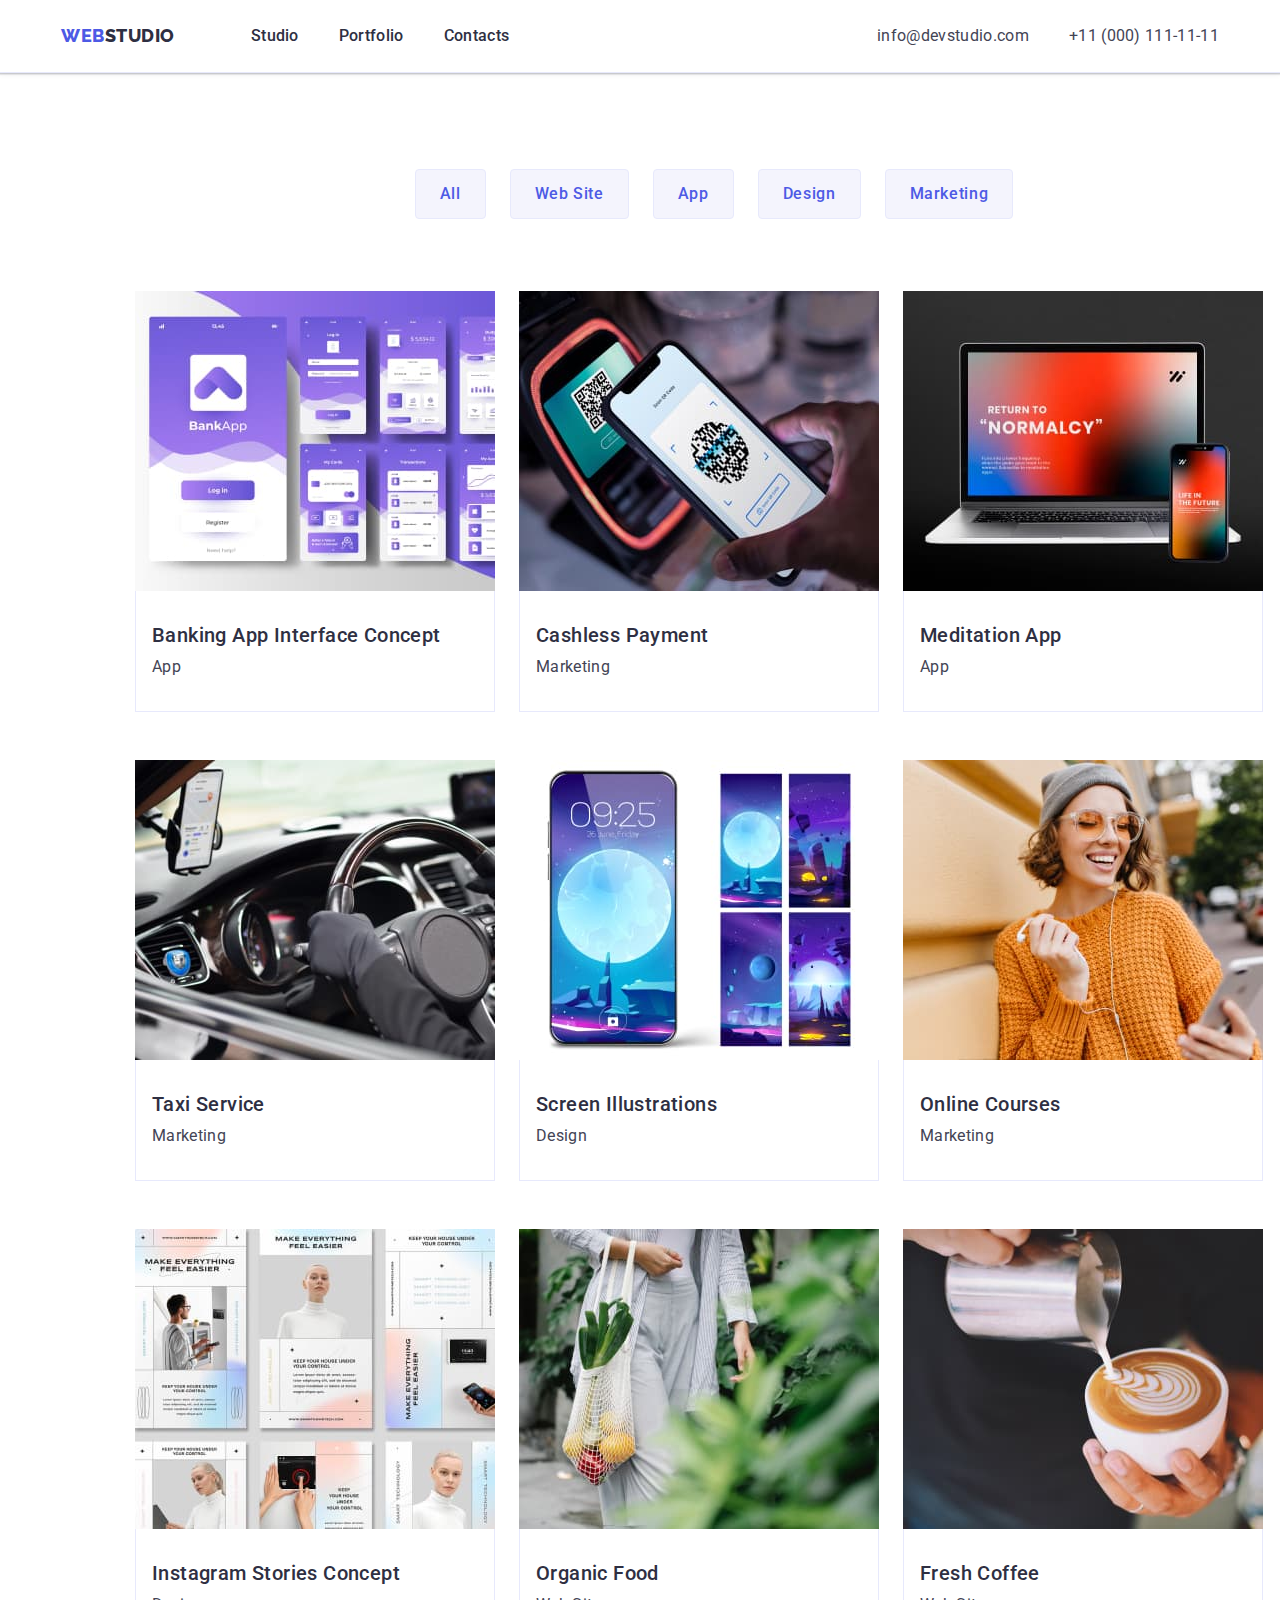
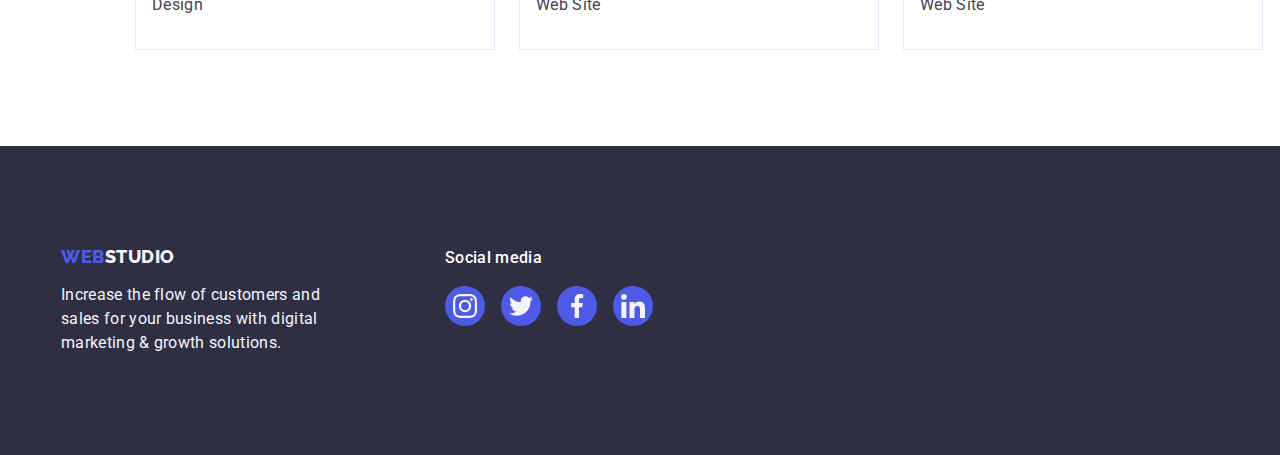
==== portfolio.html @ a68a4059 "Initial commit" ====
<!DOCTYPE html>
<html lang="en">
  <head>
    <meta charset="UTF-8" />
    <meta http-equiv="X-UA-Compatible" content="IE=edge" />
    <meta name="viewport" content="width=device-width, initial-scale=1.0" />
    <title>Portfolio</title>
    <link rel="preconnect" href="https://fonts.googleapis.com" />
    <link rel="preconnect" href="https://fonts.gstatic.com" crossorigin />
    <link
      href="https://fonts.googleapis.com/css2?family=Raleway:wght@800&family=Roboto:wght@400;500;700;900&display=swap"
      rel="stylesheet"
    />
    <link
      rel="stylesheet"
      href="https://cdnjs.cloudflare.com/ajax/libs/modern-normalize/1.1.0/modern-normalize.min.css"
      integrity="sha512-wpPYUAdjBVSE4KJnH1VR1HeZfpl1ub8YT/NKx4PuQ5NmX2tKuGu6U/JRp5y+Y8XG2tV+wKQpNHVUX03MfMFn9Q=="
      crossorigin="anonymous"
      referrerpolicy="no-referrer"
    />
    <link rel="stylesheet" href="./css/styles.css" />
  </head>
  <body>
    <!-- Header -->

    <header class="header">
      <!-- Navigation -->

      <div class="container header-container">
        <nav class="navigation">
          <a class="logo-header logo link" href="./index.html"
            >Web<span class="logo-part-two">Studio</span></a
          >
          <ul class="menu list">
            <li class="menu-item">
              <a class="menu-link link" href="./index.html">Studio</a>
            </li>
            <li class="menu-item">
              <a class="menu-link link" href="./portfolio.html">Portfolio</a>
            </li>
            <li class="menu-item">
              <a class="menu-link link" href="">Contacts</a>
            </li>
          </ul>
        </nav>

        <!-- Contacts -->

        <address class="address">
          <ul class="list contacts">
            <li class="contacts-item">
              <a class="contacts-link link" href="mailto:info@devstudio.com"
                >info@devstudio.com</a
              >
            </li>
            <li class="contacts-item">
              <a class="contacts-link link" href="tel:+110001111111"
                >+11 (000) 111-11-11</a
              >
            </li>
          </ul>
        </address>
      </div>
    </header>

    <!-- Main content -->

    <main>
      <!-- Buttons -->

      <section class="portfolio-section">
        <div class="container">
          <h1 class="visually-hidden">Portfolio</h1>
          <ul class="list filter-list">
            <li class="filter-item">
              <button class="button-filter" type="button">All</button>
            </li>
            <li class="filter-item">
              <button class="button-filter" type="button">Web Site</button>
            </li>
            <li class="filter-item">
              <button class="button-filter" type="button">App</button>
            </li>
            <li class="filter-item">
              <button class="button-filter" type="button">Design</button>
            </li>
            <li class="filter-item">
              <button class="button-filter" type="button">Marketing</button>
            </li>
          </ul>

          <!-- Portfolio list -->

          <ul class="list portfolio-list">
            <li class="potfolio-item example">
              <a class="portfolio-link link" href=""
                ><img
                  src="./images/portfolio/1.jpg"
                  alt="bank app"
                  width="360"
                />
                <div class="portfolio-card-description">
                  <h2 class="portfolo-title">Banking App Interface Concept</h2>
                  <p class="portfolio-text">App</p>
                </div>
              </a>
            </li>
            <li class="potfolio-item example">
              <a class="portfolio-link link" href=""
                ><img
                  src="./images/portfolio/2.jpg"
                  alt="payment by phone"
                  width="360"
                />
                <div class="portfolio-card-description">
                  <h2 class="portfolo-title">Cashless Payment</h2>
                  <p class="portfolio-text">Marketing</p>
                </div>
              </a>
            </li>
            <li class="potfolio-item example">
              <a class="portfolio-link link" href=""
                ><img
                  src="./images/portfolio/3.jpg"
                  alt="laptop and smartphone"
                  width="360"
                />
                <div class="portfolio-card-description">
                  <h2 class="portfolo-title">Meditation App</h2>
                  <p class="portfolio-text">App</p>
                </div>
              </a>
            </li>
            <li class="potfolio-item example">
              <a class="portfolio-link link" href=""
                ><img
                  src="./images/portfolio/4jpg.jpg"
                  alt="car and phone"
                  width="360"
                />
                <div class="portfolio-card-description">
                  <h2 class="portfolo-title">Taxi Service</h2>
                  <p class="portfolio-text">Marketing</p>
                </div>
              </a>
            </li>
            <li class="potfolio-item example">
              <a class="portfolio-link link" href=""
                ><img
                  src="./images/portfolio/5.jpg"
                  alt="illustration of moon on
              phone screen"
                  width="360"
                />
                <div class="portfolio-card-description">
                  <h2 class="portfolo-title">Screen Illustrations</h2>
                  <p class="portfolio-text">Design</p>
                </div>
              </a>
            </li>
            <li class="potfolio-item example">
              <a class="portfolio-link link" href=""
                ><img
                  src="./images/portfolio/6.jpg"
                  alt="woman with phone"
                  width="360"
                />
                <div class="portfolio-card-description">
                  <h2 class="portfolo-title">Online Courses</h2>
                  <p class="portfolio-text">Marketing</p>
                </div>
              </a>
            </li>
            <li class="potfolio-item example">
              <a class="portfolio-link link" href=""
                ><img
                  src="./images/portfolio/7.jpg"
                  alt="types of instagram
              concept"
                  width="360"
                />
                <div class="portfolio-card-description">
                  <h2 class="portfolo-title">Instagram Stories Concept</h2>
                  <p class="portfolio-text">Design</p>
                </div>
              </a>
            </li>
            <li class="potfolio-item example">
              <a class="portfolio-link link" href=""
                ><img
                  src="./images/portfolio/8.jpg"
                  alt="woman with food"
                  width="360"
                />
                <div class="portfolio-card-description">
                  <h2 class="portfolo-title">Organic Food</h2>
                  <p class="portfolio-text">Web Site</p>
                </div>
              </a>
            </li>
            <li class="potfolio-item example">
              <a class="portfolio-link link" href=""
                ><img
                  src="./images/portfolio/9.jpg"
                  alt="cappucchino"
                  width="360"
                />
                <div class="portfolio-card-description">
                  <h2 class="portfolo-title">Fresh Coffee</h2>
                  <p class="portfolio-text">Web Site</p>
                </div>
              </a>
            </li>
          </ul>
        </div>
      </section>
    </main>

    <!-- Footer -->

    <footer class="footer">
      <div class="container footer-container">
        <div class="footer-part-one">
          <a class="logo-footer logo link" href="./index.html"
            >Web<span class="footer-logo-part-two">Studio</span></a
          >
          <p class="footer-text">
            Increase the flow of customers and sales for your business with
            digital marketing & growth solutions.
          </p>
        </div>
        <div class="footer-part-two">
          <p class="text-footer-part-two">Social media</p>
          <ul class="footer-social-list list">
            <li class="social-list-item">
              <a href="" class="social-list-link footer-link-hover">
                <svg class="social-list-icon" width="24" height="24">
                  <use href="./images/icon.svg#icon-instagram"></use>
                </svg>
              </a>
            </li>
            <li class="social-list-item">
              <a href="" class="social-list-link footer-link-hover">
                <svg class="social-list-icon" width="24" height="24">
                  <use href="./images/icon.svg#icon-twitter"></use>
                </svg>
              </a>
            </li>
            <li class="social-list-item">
              <a href="" class="social-list-link footer-link-hover">
                <svg class="social-list-icon" width="24" height="24">
                  <use href="./images/icon.svg#icon-facebook"></use>
                </svg>
              </a>
            </li>
            <li class="social-list-item">
              <a href="" class="social-list-link footer-link-hover">
                <svg class="social-list-icon" width="24" height="24">
                  <use href="./images/icon.svg#icon-linkedin"></use>
                </svg>
              </a>
            </li>
          </ul>
        </div>
      </div>
    </footer>
  </body>
</html>
---- css/styles.css ----
*::before,
*::after {
  box-sizing: inherit;
}

h1,
h2,
h3,
h4,
p {
  margin-top: 0;
  margin-bottom: 0;
}

ul,
ol {
  margin-top: 0;
  margin-bottom: 0;
  padding-left: 0;
}

img {
  display: block;
}
/* dafault class */
.link {
  text-decoration: none;
}
.list {
  list-style: none;
}

/* Variable colors */

:root {
  --body-background-color: #ffffff;
  --header-background-color: #ffffff;
  --footer-background-color: #2e2f42;
  --section-background-color: #f4f4fd;
  --img-background-color: #ffffff;

  --logo-color-first-part: #4d5ae5;
  --logo-color-second-part: #2e2f42;
  --footer-logo-color-second-part: #f4f4fd;

  --title-text-color: #2e2f42;
  --text-color: #434455;
  --footer-text-color: #f4f4fd;
  --footer-text-part-two-color: #ffffff;
  --hero-title-color: #ffffff;

  --hover-focus-link-color: #404bbf;

  --hero-button-text-color: #ffffff;
  --hero-button-background-color: #4d5ae5;

  --button-filter-text-color: #4d5ae5;
  --button-filter-background-color: #f4f4fd;
  --button-filter-background-hover-focus-color: #404bbf;
  --button-filter-text-hover-focus-color: #ffffff;
  --border-button-filter: #e7e9fc;

  --social-link-background-color: #4d5ae5;
  --customers-link-icon-color: #afb1b8;
  --icon-fill-color: #f4f4fd;
}

/* Body */

body {
  font-family: Roboto, sans-serif;
  color: var(--text-color);
  background-color: var(--body-background-color);
  margin: 0;
}

/* Container */

.container {
  width: 1158px;
  margin-left: auto;
  margin-right: auto;
  padding-left: 15px;
  padding-right: 15px;
}

.visually-hidden {
  position: absolute;
  width: 1px;
  height: 1px;
  margin: -1px;
  border: 0;
  padding: 0;

  white-space: nowrap;
  clip-path: inset(100%);
  clip: rect(0 0 0 0);
  overflow: hidden;
}

/* Header */

.header {
  background: var(--header-background-color);
  padding-top: 24px;
  padding-bottom: 24px;
  border-bottom: 1px solid #e7e9fc;
  box-shadow: 0px 2px 1px rgba(46, 47, 66, 0.08),
    0px 1px 1px rgba(46, 47, 66, 0.16), 0px 1px 6px rgba(46, 47, 66, 0.08);
}

.header-container {
  display: flex;
  align-items: center;
}

/* Navigation */

.navigation {
  display: flex;
  align-items: center;
  margin-right: auto;
}
/* Logo */

.logo-header {
  margin-right: 76px;
}

.logo {
  font-family: Raleway, sans-serif;
  font-weight: 800;
  font-size: 18px;
  line-height: 1.17;
  letter-spacing: 0.03em;
  color: var(--logo-color-first-part);
  text-transform: uppercase;
}

.logo-part-two {
  color: var(--logo-color-second-part);
}

.menu {
  display: flex;
  align-items: center;
  gap: 40px;
}

.menu-link {
  padding: 24px 0;
  font-weight: 500;
  font-size: 16px;
  line-height: 1.5;
  letter-spacing: 0.02em;
  color: var(--title-text-color);
}

.menu-link:hover,
.menu-link:focus {
  color: var(--hover-focus-link-color);
}

/* Contacts */

.address {
  font-style: normal;
}

.contacts {
  display: flex;
  align-items: center;
  gap: 40px;
}

.contacts-link {
  font-size: 16px;
  line-height: 1.5;
  letter-spacing: 0.02em;
  color: inherit;
}

.contacts-link:hover,
.contacts-link:focus {
  color: var(--hover-focus-link-color);
}

/* Hero */

.hero {
  background-color: #2e2f42;
  padding-top: 188px;
  padding-bottom: 188px;
  margin-left: auto;
  margin-right: auto;

  max-width: 1440px;
  background-image: linear-gradient(
      rgba(46, 47, 66, 0.7),
      rgba(46, 47, 66, 0.7)
    ),
    url(../images/hero.jpg);
  background-size: cover;
  background-position: center;
  background-repeat: no-repeat;
}

.hero-content {
  text-align: center;
}
.hero-title {
  max-width: 496px;
  margin: 0 auto 48px;

  font-weight: 700;
  font-size: 56px;
  line-height: 1.07;
  letter-spacing: 0.02em;
  color: var(--hero-title-color);
}

.order-service-link {
  display: block;
  margin: 0 auto;
  min-width: 169px;
  height: 56px;
  border: none;
  padding: 16px 32px;
  font-family: Roboto, sans-serif;
  font-weight: 500;
  font-size: 16px;
  line-height: 1.5;
  letter-spacing: 0.04em;
  color: var(--hero-button-text-color);
  background-color: var(--hero-button-background-color);
  cursor: pointer;
  box-shadow: 0px 4px 4px rgba(0, 0, 0, 0.15);
  border-radius: 4px;
}

/* Main content */

.section {
  padding-top: 120px;
  padding-bottom: 120px;
}

.title-of-section {
  margin-bottom: 72px;

  font-weight: 700;
  font-size: 36px;
  line-height: 1.1;
  text-align: center;
  letter-spacing: 0.02em;
  text-transform: capitalize;
  color: var(--title-text-color);
}

/* Feature */

.feature-list {
  display: flex;
  flex-wrap: wrap;
  gap: 24px;
}

.feature-item {
  flex-basis: calc((100% - 72px) / 4);
}

.feature-icon-container {
  display: flex;
  align-items: center;
  justify-content: center;
  height: 112px;
  /* padding: 24px 100px; */
  background: #f4f4fd;
  border-radius: 4px;
  margin-bottom: 8px;
}

.title-feature,
.card-content-name,
.portfolo-title {
  margin-bottom: 8px;

  font-weight: 500;
  font-size: 20px;
  line-height: 1.2;
  letter-spacing: 0.02em;
  color: var(--title-text-color);
}

.feature-text,
.card-content-position,
.portfolio-text {
  font-size: 16px;
  line-height: 1.5;
  letter-spacing: 0.02em;
  color: var(--text-color);
}

/* Types of work */

.work-list {
  display: flex;
  flex-wrap: wrap;
  gap: 24px;
}

.work-item {
  flex-basis: calc((100% - 48px) / 3);
}
/* Team */

.section-team {
  background-color: var(--section-background-color);
}

.team-list {
  display: flex;
  flex-wrap: wrap;
  gap: 24px;
}

.team-item {
  flex-basis: calc((100% - 72px) / 4);
  box-shadow: 0px 1px 6px rgba(46, 47, 66, 0.08),
    0px 1px 1px rgba(46, 47, 66, 0.16), 0px 2px 1px rgba(46, 47, 66, 0.08);
  border-radius: 0px 0px 4px 4px;
}

.example {
  background-color: var(--img-background-color);
}

.card-description {
  padding: 32px 0;
  /* padding: 32px 16px; */
  text-align: center;
}

.card-content-position {
  margin-bottom: 8px;
}

/* Social list (+customers)  */

.social-list,
.customers-list {
  display: flex;
  justify-content: center;
  gap: 24px;
}

.social-list-link {
  display: flex;
  justify-content: center;
  align-items: center;
  width: 40px;
  height: 40px;
  border-radius: 50%;
  background-color: var(--social-link-background-color);
}

.social-list-link:hover,
.social-list-link:focus {
  background-color: #404bbf;
}

.social-list-icon {
  fill: var(--icon-fill-color);
}
/* Customers */

.customers-list-link {
  display: flex;
  justify-content: center;
  align-items: center;
  width: 168px;
  height: 88px;
  border: 1px solid #8e8f99;
  border-radius: 4px;
  color: var(--customers-link-icon-color);
}

.customers-list-link:hover,
.customers-list-link:focus {
  border-color: #404bbf;
  color: #404bbf;
}

.customers-list-icon {
  fill: currentColor;
}

/* Footer */

.footer {
  background: var(--footer-background-color);
  padding-top: 100px;
  padding-bottom: 100px;
}

.footer-container {
  display: flex;
  align-items: baseline;
  gap: 120px;
}

/* .footer-part-one {
  margin-right: 120px;
} */

.logo-footer {
  display: inline-block;
  margin-bottom: 16px;
}

.footer-logo-part-two {
  color: var(--footer-logo-color-second-part);
}

.footer-text {
  width: 264px;

  font-size: 16px;
  line-height: 1.5;
  letter-spacing: 0.02em;
  color: var(--footer-text-color);
}

/* text-footer-part-two */

.text-footer-part-two {
  margin-bottom: 16px;

  font-weight: 500;
  font-size: 16px;
  line-height: 1.5;
  letter-spacing: 0.02em;
  color: var(--footer-text-part-two-color);
}

.footer-social-list {
  display: flex;
  justify-content: center;
  gap: 16px;
}

.footer-link-hover:hover,
.footer-link-hover:focus {
  background-color: #31d0aa;
}

/* Portfolio */

.portfolio-section {
  padding: 96px 120px;
}
.filter-list {
  display: flex;
  flex-wrap: wrap;
  gap: 24px;
  margin-bottom: 72px;
  justify-content: center;
}

.button-filter {
  padding: 12px 24px;
  border: 1px solid var(--border-button-filter);
  border-radius: 4px;

  font-family: Roboto, sans-serif;
  font-weight: 500;
  font-size: 16px;
  line-height: 1.5;
  letter-spacing: 0.04em;
  color: var(--button-filter-text-color);
  background-color: var(--button-filter-background-color);
  cursor: pointer;
}

.button-filter:hover,
.button-filter:focus {
  color: var(--button-filter-text-hover-focus-color);
  background-color: var(--button-filter-background-hover-focus-color);
  border: 1px solid transparent;
  box-shadow: 0px 3px 1px rgba(0, 0, 0, 0.1), 0px 2px 1px rgba(0, 0, 0, 0.08),
    0px 2px 2px rgba(0, 0, 0, 0.12);
}

.portfolio-list {
  display: flex;
  flex-wrap: wrap;
  row-gap: 48px;
  column-gap: 24px;
}

.portfolio-item {
  flex-basis: calc((100% - 48px) / 3);
}

.portfolio-link {
  display: block;
}

.portfolio-link:hover,
.portfolio-link:focus {
  box-shadow: 0px 1px 6px rgba(46, 47, 66, 0.08),
    0px 1px 1px rgba(46, 47, 66, 0.16), 0px 2px 1px rgba(46, 47, 66, 0.08);
}
.portfolio-card-description {
  padding: 32px 16px;
  align-items: flex-start;
  border: 1px solid #e7e9fc;
  border-top: none;
}
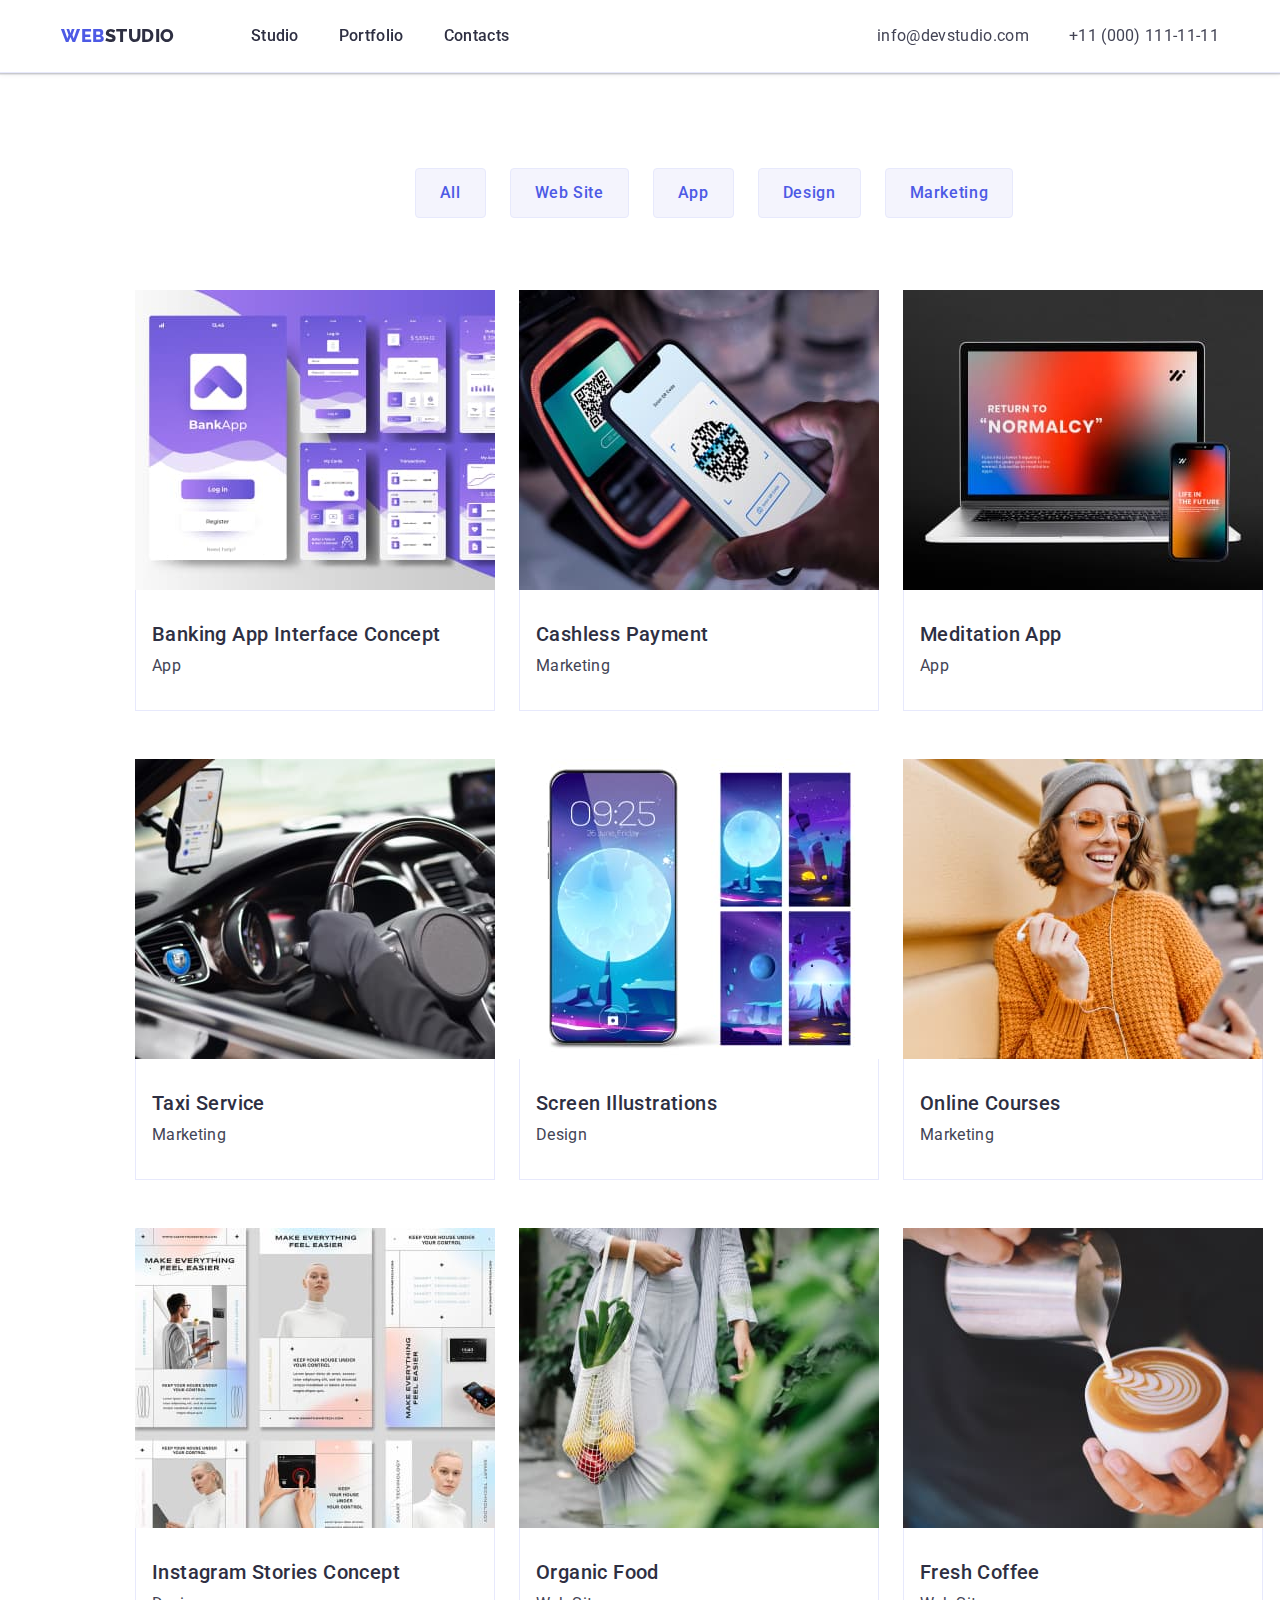
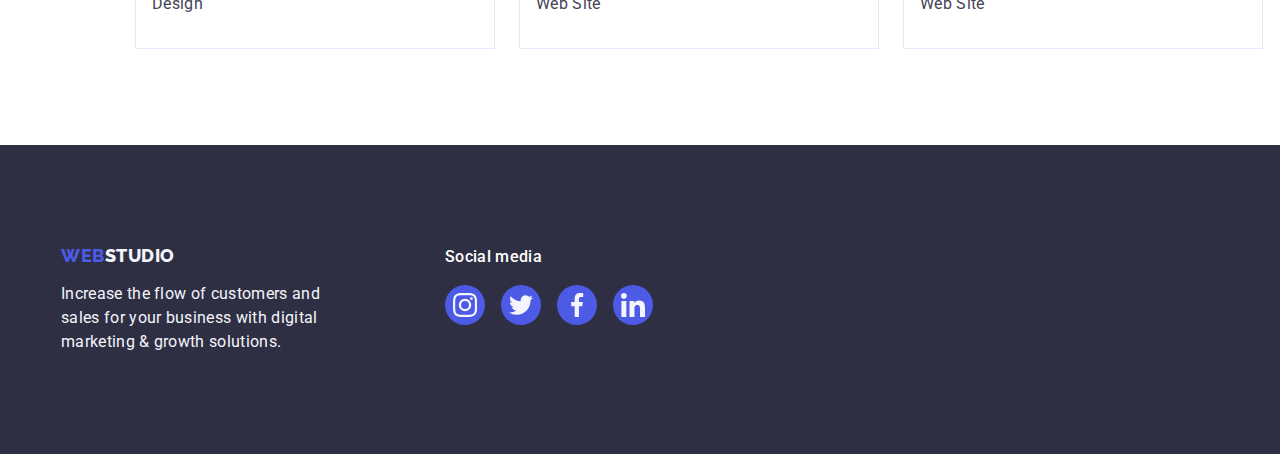
==== commit 2483ac25: "hm5" ====
--- a/portfolio.html
+++ b/portfolio.html
@@ -93,12 +93,20 @@
 
           <ul class="list portfolio-list">
             <li class="potfolio-item example">
-              <a class="portfolio-link link" href=""
-                ><img
-                  src="./images/portfolio/1.jpg"
-                  alt="bank app"
-                  width="360"
-                />
+              <a class="portfolio-link link" href="">
+                <div class="portfolio-img-wrapper">
+                  <img
+                    src="./images/portfolio/1.jpg"
+                    alt="bank app"
+                    width="360"
+                  />
+                  <p class="overlay">
+                    14 Stylish and User-Friendly App Design Concepts · Task
+                    Manager App · Calorie Tracker App · Exotic Fruit Ecommerce
+                    App · Cloud Storage App
+                  </p>
+                </div>
+
                 <div class="portfolio-card-description">
                   <h2 class="portfolo-title">Banking App Interface Concept</h2>
                   <p class="portfolio-text">App</p>
@@ -106,12 +114,20 @@
               </a>
             </li>
             <li class="potfolio-item example">
-              <a class="portfolio-link link" href=""
-                ><img
-                  src="./images/portfolio/2.jpg"
-                  alt="payment by phone"
-                  width="360"
-                />
+              <a class="portfolio-link link" href="">
+                <div class="portfolio-img-wrapper">
+                  <img
+                    src="./images/portfolio/2.jpg"
+                    alt="payment by phone"
+                    width="360"
+                  />
+                  <p class="overlay">
+                    14 Stylish and User-Friendly App Design Concepts · Task
+                    Manager App · Calorie Tracker App · Exotic Fruit Ecommerce
+                    App · Cloud Storage App
+                  </p>
+                </div>
+
                 <div class="portfolio-card-description">
                   <h2 class="portfolo-title">Cashless Payment</h2>
                   <p class="portfolio-text">Marketing</p>
@@ -119,12 +135,19 @@
               </a>
             </li>
             <li class="potfolio-item example">
-              <a class="portfolio-link link" href=""
-                ><img
-                  src="./images/portfolio/3.jpg"
-                  alt="laptop and smartphone"
-                  width="360"
-                />
+              <a class="portfolio-link link" href="">
+                <div class="portfolio-img-wrapper">
+                  <img
+                    src="./images/portfolio/3.jpg"
+                    alt="laptop and smartphone"
+                    width="360"
+                  />
+                  <p class="overlay">
+                    14 Stylish and User-Friendly App Design Concepts · Task
+                    Manager App · Calorie Tracker App · Exotic Fruit Ecommerce
+                    App · Cloud Storage App
+                  </p>
+                </div>
                 <div class="portfolio-card-description">
                   <h2 class="portfolo-title">Meditation App</h2>
                   <p class="portfolio-text">App</p>
@@ -132,12 +155,19 @@
               </a>
             </li>
             <li class="potfolio-item example">
-              <a class="portfolio-link link" href=""
-                ><img
-                  src="./images/portfolio/4jpg.jpg"
-                  alt="car and phone"
-                  width="360"
-                />
+              <a class="portfolio-link link" href="">
+                <div class="portfolio-img-wrapper">
+                  <img
+                    src="./images/portfolio/4jpg.jpg"
+                    alt="car and phone"
+                    width="360"
+                  />
+                  <p class="overlay">
+                    14 Stylish and User-Friendly App Design Concepts · Task
+                    Manager App · Calorie Tracker App · Exotic Fruit Ecommerce
+                    App · Cloud Storage App
+                  </p>
+                </div>
                 <div class="portfolio-card-description">
                   <h2 class="portfolo-title">Taxi Service</h2>
                   <p class="portfolio-text">Marketing</p>
@@ -145,13 +175,20 @@
               </a>
             </li>
             <li class="potfolio-item example">
-              <a class="portfolio-link link" href=""
-                ><img
-                  src="./images/portfolio/5.jpg"
-                  alt="illustration of moon on
+              <a class="portfolio-link link" href="">
+                <div class="portfolio-img-wrapper">
+                  <img
+                    src="./images/portfolio/5.jpg"
+                    alt="illustration of moon on
               phone screen"
-                  width="360"
-                />
+                    width="360"
+                  />
+                  <p class="overlay">
+                    14 Stylish and User-Friendly App Design Concepts · Task
+                    Manager App · Calorie Tracker App · Exotic Fruit Ecommerce
+                    App · Cloud Storage App
+                  </p>
+                </div>
                 <div class="portfolio-card-description">
                   <h2 class="portfolo-title">Screen Illustrations</h2>
                   <p class="portfolio-text">Design</p>
@@ -159,12 +196,19 @@
               </a>
             </li>
             <li class="potfolio-item example">
-              <a class="portfolio-link link" href=""
-                ><img
-                  src="./images/portfolio/6.jpg"
-                  alt="woman with phone"
-                  width="360"
-                />
+              <a class="portfolio-link link" href="">
+                <div class="portfolio-img-wrapper">
+                  <img
+                    src="./images/portfolio/6.jpg"
+                    alt="woman with phone"
+                    width="360"
+                  />
+                  <p class="overlay">
+                    14 Stylish and User-Friendly App Design Concepts · Task
+                    Manager App · Calorie Tracker App · Exotic Fruit Ecommerce
+                    App · Cloud Storage App
+                  </p>
+                </div>
                 <div class="portfolio-card-description">
                   <h2 class="portfolo-title">Online Courses</h2>
                   <p class="portfolio-text">Marketing</p>
@@ -172,13 +216,20 @@
               </a>
             </li>
             <li class="potfolio-item example">
-              <a class="portfolio-link link" href=""
-                ><img
-                  src="./images/portfolio/7.jpg"
-                  alt="types of instagram
+              <a class="portfolio-link link" href="">
+                <div class="portfolio-img-wrapper">
+                  <img
+                    src="./images/portfolio/7.jpg"
+                    alt="types of instagram
               concept"
-                  width="360"
-                />
+                    width="360"
+                  />
+                  <p class="overlay">
+                    14 Stylish and User-Friendly App Design Concepts · Task
+                    Manager App · Calorie Tracker App · Exotic Fruit Ecommerce
+                    App · Cloud Storage App
+                  </p>
+                </div>
                 <div class="portfolio-card-description">
                   <h2 class="portfolo-title">Instagram Stories Concept</h2>
                   <p class="portfolio-text">Design</p>
@@ -186,12 +237,19 @@
               </a>
             </li>
             <li class="potfolio-item example">
-              <a class="portfolio-link link" href=""
-                ><img
-                  src="./images/portfolio/8.jpg"
-                  alt="woman with food"
-                  width="360"
-                />
+              <a class="portfolio-link link" href="">
+                <div class="portfolio-img-wrapper">
+                  <img
+                    src="./images/portfolio/8.jpg"
+                    alt="woman with food"
+                    width="360"
+                  />
+                  <p class="overlay">
+                    14 Stylish and User-Friendly App Design Concepts · Task
+                    Manager App · Calorie Tracker App · Exotic Fruit Ecommerce
+                    App · Cloud Storage App
+                  </p>
+                </div>
                 <div class="portfolio-card-description">
                   <h2 class="portfolo-title">Organic Food</h2>
                   <p class="portfolio-text">Web Site</p>
@@ -199,12 +257,19 @@
               </a>
             </li>
             <li class="potfolio-item example">
-              <a class="portfolio-link link" href=""
-                ><img
-                  src="./images/portfolio/9.jpg"
-                  alt="cappucchino"
-                  width="360"
-                />
+              <a class="portfolio-link link" href="">
+                <div class="portfolio-img-wrapper">
+                  <img
+                    src="./images/portfolio/9.jpg"
+                    alt="cappucchino"
+                    width="360"
+                  />
+                  <p class="overlay">
+                    14 Stylish and User-Friendly App Design Concepts · Task
+                    Manager App · Calorie Tracker App · Exotic Fruit Ecommerce
+                    App · Cloud Storage App
+                  </p>
+                </div>
                 <div class="portfolio-card-description">
                   <h2 class="portfolo-title">Fresh Coffee</h2>
                   <p class="portfolio-text">Web Site</p>
--- a/css/styles.css
+++ b/css/styles.css
@@ -22,7 +22,7 @@
 img {
   display: block;
 }
-/* dafault class */
+/* =================== dafault class =========================*/
 .link {
   text-decoration: none;
 }
@@ -30,7 +30,7 @@
   list-style: none;
 }
 
-/* Variable colors */
+/* ========================== Root =========================*/
 
 :root {
   --body-background-color: #ffffff;
@@ -63,18 +63,26 @@
   --social-link-background-color: #4d5ae5;
   --customers-link-icon-color: #afb1b8;
   --icon-fill-color: #f4f4fd;
-}
-
-/* Body */
+
+  --overlay-bg-color: #4d5ae5;
+  --overlay-text-color: #f4f4fd;
+
+  --transition-dur-cubic: 250ms cubic-bezier(0.4, 0, 0.2, 1);
+  --backdrop-bg-color: rgba(46, 47, 66, 0.4);
+  --modal-bg-color: #fcfcfc;
+}
+
+/* ======================== Body ===============================*/
 
 body {
   font-family: Roboto, sans-serif;
   color: var(--text-color);
   background-color: var(--body-background-color);
   margin: 0;
-}
-
-/* Container */
+  padding-top: 72px;
+}
+
+/* ====================== Container ============================*/
 
 .container {
   width: 1158px;
@@ -98,9 +106,14 @@
   overflow: hidden;
 }
 
-/* Header */
+/* ====================== Header =============================*/
 
 .header {
+  position: fixed;
+  width: 100%;
+  left: 0;
+  top: 0;
+
   background: var(--header-background-color);
   padding-top: 24px;
   padding-bottom: 24px;
@@ -114,14 +127,14 @@
   align-items: center;
 }
 
-/* Navigation */
+/* ============================ Navigation ====================*/
 
 .navigation {
   display: flex;
   align-items: center;
   margin-right: auto;
 }
-/* Logo */
+/* ==================== Logo ==============================*/
 
 .logo-header {
   margin-right: 76px;
@@ -148,12 +161,15 @@
 }
 
 .menu-link {
+  position: relative;
   padding: 24px 0;
   font-weight: 500;
   font-size: 16px;
   line-height: 1.5;
   letter-spacing: 0.02em;
   color: var(--title-text-color);
+
+  transition: color var(--transition-dur-cubic);
 }
 
 .menu-link:hover,
@@ -161,7 +177,26 @@
   color: var(--hover-focus-link-color);
 }
 
-/* Contacts */
+.menu-link::after {
+  content: "";
+  position: absolute;
+  display: block;
+  width: 100%;
+  height: 4px;
+  left: 0;
+  bottom: 0;
+  background: #404bbf;
+  border-radius: 2px;
+  transform: scaleX(0);
+
+  transition: transform var(--transition-dur-cubic);
+}
+
+.menu-link:hover::after {
+  transform: scaleX(1);
+}
+
+/* ======================= Contacts ========================*/
 
 .address {
   font-style: normal;
@@ -178,6 +213,8 @@
   line-height: 1.5;
   letter-spacing: 0.02em;
   color: inherit;
+
+  transition: color var(--transition-dur-cubic);
 }
 
 .contacts-link:hover,
@@ -185,7 +222,7 @@
   color: var(--hover-focus-link-color);
 }
 
-/* Hero */
+/* ====================== Hero ===========================*/
 
 .hero {
   background-color: #2e2f42;
@@ -238,7 +275,7 @@
   border-radius: 4px;
 }
 
-/* Main content */
+/* ====================== Main content ============================*/
 
 .section {
   padding-top: 120px;
@@ -257,7 +294,7 @@
   color: var(--title-text-color);
 }
 
-/* Feature */
+/* ==================== Feature =========================*/
 
 .feature-list {
   display: flex;
@@ -301,7 +338,7 @@
   color: var(--text-color);
 }
 
-/* Types of work */
+/* ================= Types of work ==================*/
 
 .work-list {
   display: flex;
@@ -312,7 +349,7 @@
 .work-item {
   flex-basis: calc((100% - 48px) / 3);
 }
-/* Team */
+/* ================== Team ======================*/
 
 .section-team {
   background-color: var(--section-background-color);
@@ -345,7 +382,7 @@
   margin-bottom: 8px;
 }
 
-/* Social list (+customers)  */
+/* ======================= Social list (+customers) ====================  */
 
 .social-list,
 .customers-list {
@@ -362,6 +399,8 @@
   height: 40px;
   border-radius: 50%;
   background-color: var(--social-link-background-color);
+
+  transition: background-color var(--transition-dur-cubic);
 }
 
 .social-list-link:hover,
@@ -372,7 +411,7 @@
 .social-list-icon {
   fill: var(--icon-fill-color);
 }
-/* Customers */
+/* ======================= Customers =========================*/
 
 .customers-list-link {
   display: flex;
@@ -383,6 +422,9 @@
   border: 1px solid #8e8f99;
   border-radius: 4px;
   color: var(--customers-link-icon-color);
+
+  transition: color var(--transition-dur-cubic),
+    border-color var(--transition-dur-cubic);
 }
 
 .customers-list-link:hover,
@@ -395,7 +437,7 @@
   fill: currentColor;
 }
 
-/* Footer */
+/* ======================= Footer ============================*/
 
 .footer {
   background: var(--footer-background-color);
@@ -409,10 +451,6 @@
   gap: 120px;
 }
 
-/* .footer-part-one {
-  margin-right: 120px;
-} */
-
 .logo-footer {
   display: inline-block;
   margin-bottom: 16px;
@@ -431,7 +469,7 @@
   color: var(--footer-text-color);
 }
 
-/* text-footer-part-two */
+/* ==================== text-footer-part-two =========================*/
 
 .text-footer-part-two {
   margin-bottom: 16px;
@@ -454,7 +492,7 @@
   background-color: #31d0aa;
 }
 
-/* Portfolio */
+/* ==================== Portfolio =======================*/
 
 .portfolio-section {
   padding: 96px 120px;
@@ -480,6 +518,10 @@
   color: var(--button-filter-text-color);
   background-color: var(--button-filter-background-color);
   cursor: pointer;
+
+  transition: color var(--transition-dur-cubic),
+    background-color var(--transition-dur-cubic),
+    border var(--transition-dur-cubic), box-shadow var(--transition-dur-cubic);
 }
 
 .button-filter:hover,
@@ -504,6 +546,8 @@
 
 .portfolio-link {
   display: block;
+
+  transition: box-shadow var(--transition-dur-cubic);
 }
 
 .portfolio-link:hover,
@@ -517,3 +561,91 @@
   border: 1px solid #e7e9fc;
   border-top: none;
 }
+
+.portfolio-img-wrapper {
+  position: relative;
+  overflow: hidden;
+}
+
+.overlay {
+  position: absolute;
+  width: 100%;
+  height: 100%;
+  overflow: auto;
+  padding: 40px 32px;
+  left: 0;
+  top: 0;
+
+  transform: translate(0, 100%);
+  transition: transform var(--transition-dur-cubic);
+
+  font-size: 16px;
+  line-height: 1.5;
+  letter-spacing: 0.02em;
+  color: var(--overlay-text-color);
+  background-color: var(--overlay-bg-color);
+}
+
+.portfolio-link:hover .overlay,
+.portfolio-link:focus .overlay {
+  transform: translate(0, 0);
+}
+
+/* ==================== Modal window ==============================*/
+
+.backdrop {
+  position: fixed;
+  width: 100%;
+  height: 100%;
+  left: 0;
+  top: 0;
+  background: var(--backdrop-bg-color);
+  z-index: 100;
+  transition: opacity var(--transition-dur-cubic),
+    visibility var(--transition-dur-cubic);
+}
+
+.backdrop.is-hidden {
+  opacity: 0;
+  visibility: hidden;
+  pointer-events: none;
+}
+
+.modal {
+  position: absolute;
+  top: 50%;
+  left: 50%;
+  transform: translate(-50%, -50%);
+  width: 408px;
+  height: 576px;
+  background: var(--modal-bg-color);
+  box-shadow: 0px 1px 1px rgba(0, 0, 0, 0.14), 0px 1px 3px rgba(0, 0, 0, 0.12),
+    0px 2px 1px rgba(0, 0, 0, 0.2);
+  border-radius: 4px;
+}
+
+.modal-close-button {
+  position: absolute;
+  top: 24px;
+  right: 24px;
+  display: flex;
+  justify-content: center;
+  align-items: center;
+  background: #e7e9fc;
+  border: 1px solid rgba(0, 0, 0, 0.1);
+  padding: 0;
+  width: 24px;
+  height: 24px;
+  border-radius: 50%;
+  cursor: pointer;
+
+  transition: background-color var(--transition-dur-cubic),
+    border-radius var(--transition-dur-cubic), fill var(--transition-dur-cubic);
+}
+
+.modal-close-button:hover,
+.modal-close-button:focus {
+  background-color: #404bbf;
+  border-radius: 50%;
+  fill: #ffffff;
+}
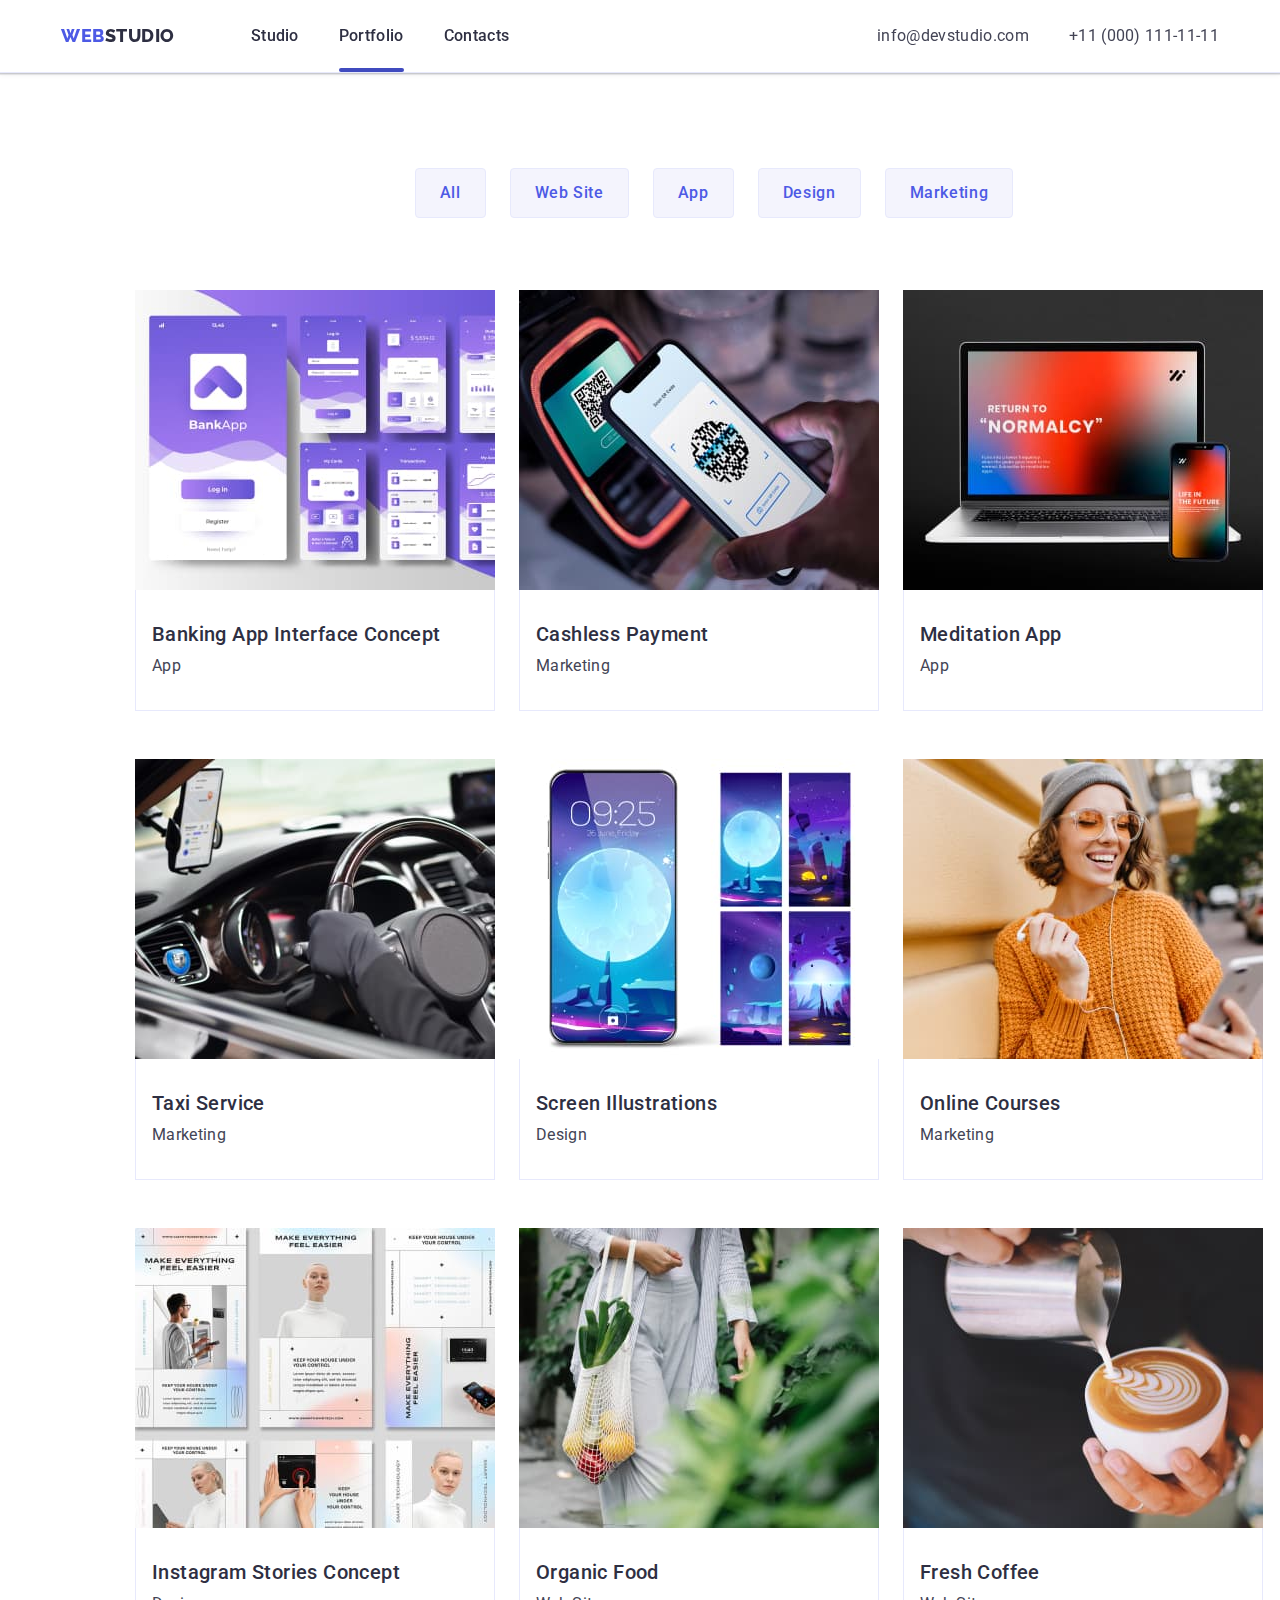
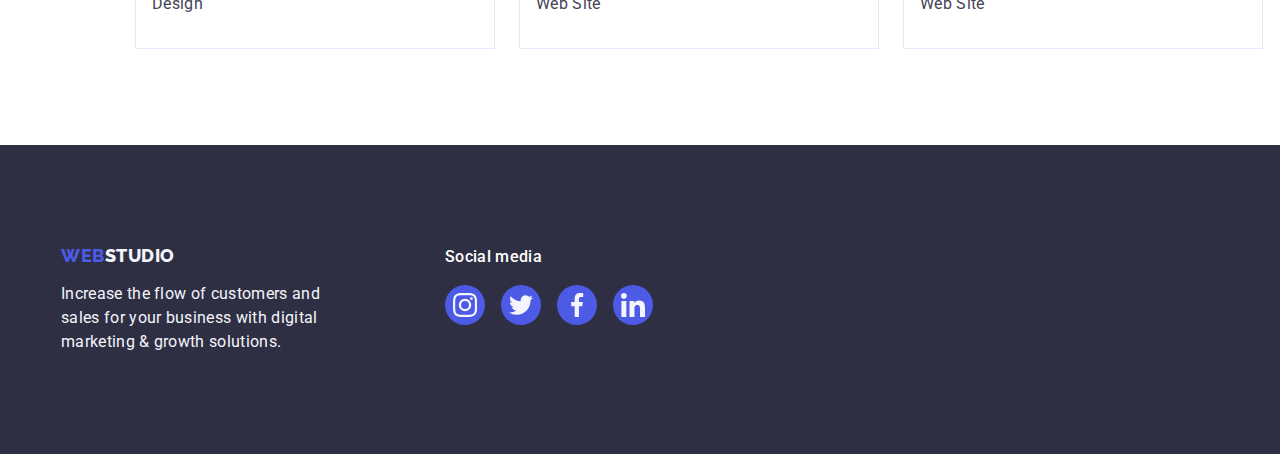
==== commit 6a0868c0: "update1" ====
--- a/portfolio.html
+++ b/portfolio.html
@@ -36,7 +36,9 @@
               <a class="menu-link link" href="./index.html">Studio</a>
             </li>
             <li class="menu-item">
-              <a class="menu-link link" href="./portfolio.html">Portfolio</a>
+              <a class="menu-link link current-page" href="./portfolio.html"
+                >Portfolio</a
+              >
             </li>
             <li class="menu-item">
               <a class="menu-link link" href="">Contacts</a>
--- a/css/styles.css
+++ b/css/styles.css
@@ -177,7 +177,7 @@
   color: var(--hover-focus-link-color);
 }
 
-.menu-link::after {
+.current-page::after {
   content: "";
   position: absolute;
   display: block;
@@ -185,15 +185,9 @@
   height: 4px;
   left: 0;
   bottom: 0;
-  background: #404bbf;
+  background-color: #404bbf;
   border-radius: 2px;
-  transform: scaleX(0);
-
-  transition: transform var(--transition-dur-cubic);
-}
-
-.menu-link:hover::after {
-  transform: scaleX(1);
+  bottom: -3px;
 }
 
 /* ======================= Contacts ========================*/
@@ -263,6 +257,7 @@
   height: 56px;
   border: none;
   padding: 16px 32px;
+
   font-family: Roboto, sans-serif;
   font-weight: 500;
   font-size: 16px;
@@ -311,7 +306,7 @@
   align-items: center;
   justify-content: center;
   height: 112px;
-  /* padding: 24px 100px; */
+
   background: #f4f4fd;
   border-radius: 4px;
   margin-bottom: 8px;
@@ -374,7 +369,6 @@
 
 .card-description {
   padding: 32px 0;
-  /* padding: 32px 16px; */
   text-align: center;
 }
 
